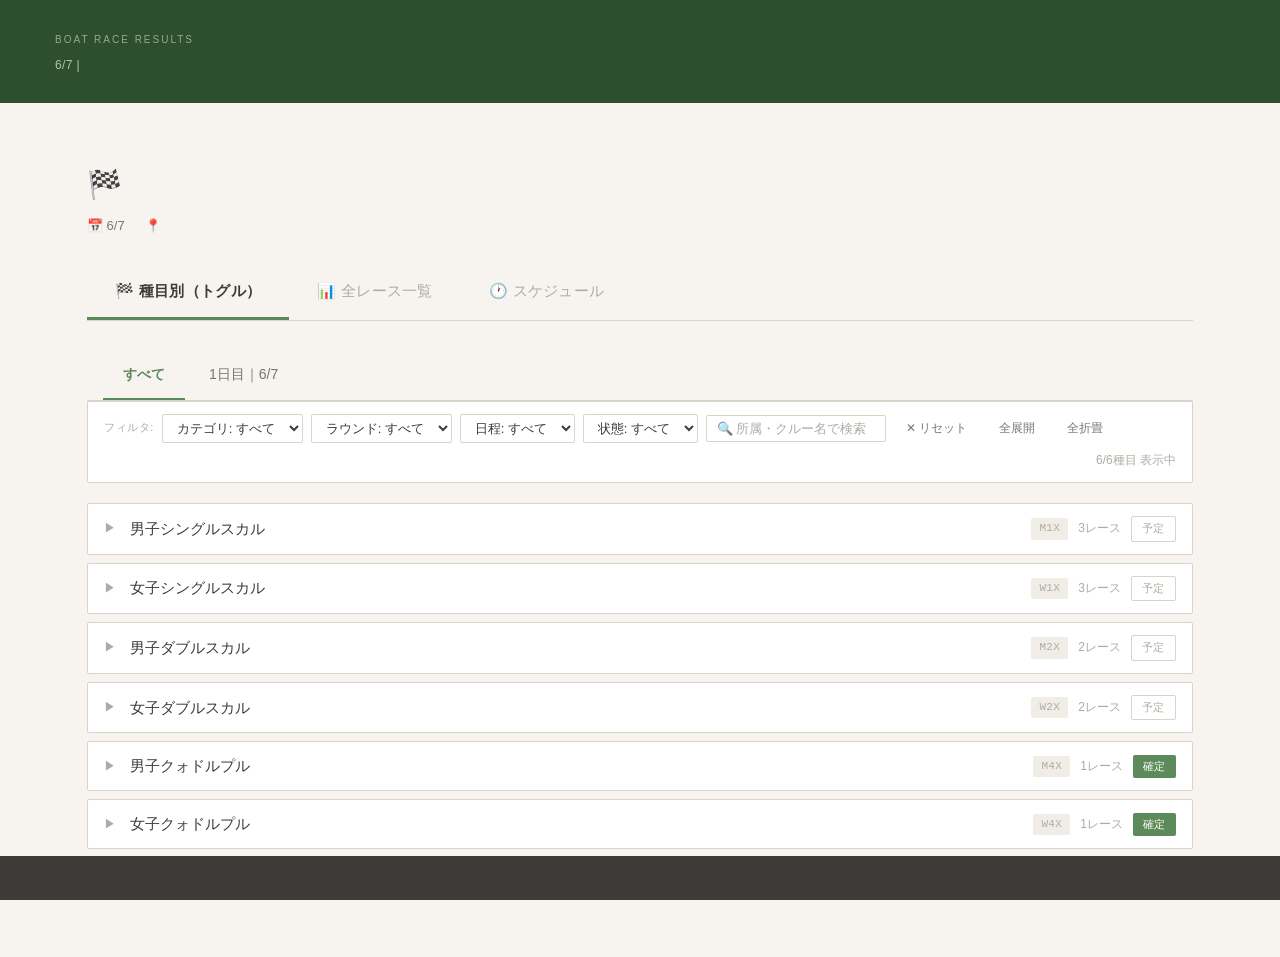
==== index.html @ 8c0a4eb5 "feat: ステータスバーの表示内容をすべて削除（帯のみ残す） Co-Authored-By: Claude Sonnet 4.6 <noreply@anthropic.com>" ====
<!DOCTYPE html>
<html lang="ja">
<head>
<meta charset="UTF-8">
<meta name="viewport" content="width=device-width, initial-scale=1.0">
<title>ボート競技 速報サイト</title>

<!-- OGPメタタグ -->
<meta property="og:title" content="ボート競技 速報サイト">
<meta property="og:description" content="レース結果をリアルタイム更新">
<meta property="og:type" content="website">
<meta name="theme-color" content="#2D4F2C">

<!-- favicon（外部ファイル不要のbase64 SVG） -->
<link rel="icon" href="data:image/svg+xml,<svg xmlns='http://www.w3.org/2000/svg' viewBox='0 0 100 100'><text y='.9em' font-size='90'>🚣</text></svg>">

<link rel="stylesheet" href="css/style.css">
</head>
<body style="background: #F7F4EF">

<header class="site-header">
  <div class="site-header-inner">
    <div class="site-header-label">BOAT RACE RESULTS</div>
    <div class="cover-tournament-name" id="cover-tournament-name">速報サイト</div>
    <div class="cover-meta" id="cover-meta"></div>
  </div>
</header>

<div class="notion-page">

  <h1 class="page-title" id="tournament-name">読み込み中...</h1>
  <div class="page-meta" id="tournament-meta"></div>

  <!-- YouTube Live 埋め込み（youtube_url が設定されている場合のみ表示） -->
  <div id="youtube-container"></div>

  <!-- ローディング・エラー表示 -->
  <div id="loading" class="loading">
    <span class="loading-spinner"></span>データを読み込んでいます...
  </div>
  <div id="error-message" style="display:none; padding:16px; background:#ffe0e0; color:#e03e3e; border-radius:6px; margin-bottom:16px;"></div>

  <!-- ビュー切替タブ -->
  <div class="view-tabs">
    <div class="view-tab active" onclick="switchView('toggle', this)">🏁 種目別（トグル）</div>
    <div class="view-tab" onclick="switchView('table', this)">📊 全レース一覧</div>
    <div class="view-tab" onclick="switchView('schedule', this)">🕐 スケジュール</div>
  </div>

  <!-- ================================================================ -->
  <!--                     VIEW 1: 種目別トグル表示                       -->
  <!-- ================================================================ -->
  <div class="view-content active" id="view-toggle">

    <!-- 日別タブ（JS側で動的生成） -->
    <div id="day-tabs" class="day-tabs"></div>

    <!-- フィルタバー -->
    <div class="filter-bar">
      <label>フィルタ:</label>
      <select class="filter-select" id="filter-cat" onchange="applyFilters()">
        <option value="all">カテゴリ: すべて</option>
        <option value="M">👨 男子</option>
        <option value="W">👩 女子</option>
        <option value="X">🤝 混成</option>
      </select>
      <select class="filter-select" id="filter-round" onchange="applyFilters()">
        <option value="all">ラウンド: すべて</option>
        <option value="FA">決勝A</option>
        <option value="FB">決勝B</option>
        <option value="SF">準決勝</option>
        <option value="H">予選</option>
        <option value="RK">順位決定</option>
        <option value="R">敗者復活</option>
      </select>
      <select class="filter-select" id="filter-day" onchange="applyFilters()">
        <option value="all">日程: すべて</option>
        <!-- 日程オプションはJS側で動的生成 -->
      </select>
      <!-- 状態フィルタ（結果あり/未実施） -->
      <select class="filter-select" id="filter-status" onchange="applyFilters()">
        <option value="all">状態: すべて</option>
        <option value="done">結果あり</option>
        <option value="upcoming">未実施</option>
      </select>
      <input type="text" class="filter-search" id="filter-crew"
        placeholder="🔍 所属・クルー名で検索" oninput="applyFilters()">
      <button class="filter-reset" onclick="resetFilters()">✕ リセット</button>
      <!-- 全展開・全折畳ボタン（フィルタバー右端） -->
      <button class="filter-reset" onclick="expandAll()">全展開</button>
      <button class="filter-reset" onclick="collapseAll()">全折畳</button>
      <span class="filter-count" id="filter-count">-</span>
    </div>

    <!-- トグル一覧（JS側で動的生成） -->
    <div id="view-toggle-content"></div>

  </div>

  <!-- ================================================================ -->
  <!--                   VIEW 2: 全レース一覧テーブル                      -->
  <!-- ================================================================ -->
  <div class="view-content" id="view-table">
    <div id="view-table-content"></div>
  </div>

  <!-- ================================================================ -->
  <!--                   VIEW 3: スケジュールビュー                        -->
  <!-- ================================================================ -->
  <div class="view-content" id="view-schedule">
    <div id="schedule-day-tabs" class="day-tabs"></div>
    <div id="schedule-table-container"></div>
  </div>

</div>

<!-- ステータスバー -->
<div class="update-bar"></div>

<!-- トースト通知コンテナ -->
<div id="toast-container"></div>

<script src="js/app.js?v=20260407d"></script>
</body>
</html>
---- css/style.css ----
/* ========= リセット・ベース ========= */
* { margin: 0; padding: 0; box-sizing: border-box; }
body {
  font-family: 'Hiragino Sans', 'Hiragino Kaku Gothic ProN', 'Noto Sans JP', 'Yu Gothic', sans-serif;
  background: var(--bg);
  color: var(--text);
  line-height: 1.6;
}

/* ========= カラー変数 ========= */
:root {
  --bg:         #F7F4EF;
  --card:       #FFFFFF;
  --border:     #D9D4CA;
  --text:       #3D3B38;
  --text-sub:   #7A7570;
  --text-muted: #B0AAA3;
  --accent:     #5C8A5A;
  --accent-bg:  #EBF1EA;
  --gold:       #A08C5B;
  --silver:     #8A8883;
  --bronze:     #9E7B5A;
  --live:       #C0392B;
  --live-bg:    #FDF0EE;
  --radius:     2px;
}

/* ========= カバーエリア（site-header） ========= */
.site-header {
  background: #2D4F2C;
  padding: 32px 40px 28px;
}
.site-header-inner {
  max-width: 1170px;
  margin: 0 auto;
}
.site-header-label {
  font-size: 10px;
  letter-spacing: 0.2em;
  color: rgba(255,255,255,0.5);
  margin-bottom: 8px;
  font-weight: 400;
}
.cover-tournament-name {
  font-size: 22px;
  font-weight: 300;
  color: #fff;
  letter-spacing: 0.05em;
}
.cover-meta {
  font-size: 12px;
  color: rgba(255,255,255,0.65);
  margin-top: 6px;
  letter-spacing: 0.03em;
}

/* ========= ページ本体 ========= */
.notion-page {
  max-width: 1170px;
  margin: 0 auto;
  padding: 40px 32px 100px;
}

/* ========= 大会タイトル ========= */
h1.page-title {
  font-size: 28px;
  font-weight: 300;
  letter-spacing: 0.05em;
  margin-bottom: 8px;
  padding-top: 20px;
  color: var(--text);
}
.page-meta {
  font-size: 13px;
  color: var(--text-sub);
  margin-bottom: 28px;
  display: flex;
  gap: 20px;
  flex-wrap: wrap;
}

/* ========= バッジ ========= */
.badge {
  display: inline-block;
  padding: 3px 10px;
  border-radius: var(--radius);
  font-size: 11px;
  font-weight: 400;
  letter-spacing: 0.05em;
  white-space: nowrap;
}
.badge-live {
  background: #C0392B;
  color: #fff;
  animation: badge-pulse 1.4s ease-in-out infinite;
  box-shadow: 0 0 8px rgba(192, 57, 43, 0.35);
}
@keyframes badge-pulse {
  0%, 100% { opacity: 1; }
  50%       { opacity: 0.72; }
}
.badge-done {
  background: var(--accent);
  color: #fff;
}
.badge-upcoming {
  background: transparent;
  border: 1px solid var(--border);
  color: var(--text-muted);
}

/* ========= ビュー切替タブ ========= */
.view-tabs {
  display: flex;
  gap: 0;
  border-bottom: 1px solid var(--border);
  margin-bottom: 24px;
}
.view-tab {
  padding: 14px 28px;
  cursor: pointer;
  font-size: 15px;
  color: var(--text-muted);
  border-bottom: 3px solid transparent;
  transition: color 0.2s ease, border-color 0.2s ease;
  user-select: none;
  letter-spacing: 0.02em;
}
.view-tab:hover { color: var(--text); }
.view-tab.active {
  color: var(--text);
  border-bottom-color: var(--accent);
  font-weight: 600;
}
.view-content { display: none; }
.view-content.active { display: block; }

/* ========= フィルタバー ========= */
.filter-bar {
  display: flex;
  gap: 8px;
  margin-bottom: 20px;
  flex-wrap: wrap;
  align-items: center;
  padding: 12px 16px;
  background: var(--card);
  border: 1px solid var(--border);
  border-radius: var(--radius);
}
.filter-bar label {
  font-size: 11px;
  color: var(--text-muted);
  font-weight: 400;
  letter-spacing: 0.05em;
}
.filter-select {
  padding: 5px 10px;
  border: 1px solid var(--border);
  border-radius: var(--radius);
  font-size: 13px;
  background: var(--card);
  cursor: pointer;
  color: var(--text);
  font-family: inherit;
  transition: border-color 0.2s ease;
}
.filter-select:focus {
  outline: 2px solid var(--accent);
  outline-offset: 1px;
  border-color: var(--accent);
}
.filter-search {
  padding: 5px 10px;
  border: 1px solid var(--border);
  border-radius: var(--radius);
  font-size: 13px;
  width: 180px;
  color: var(--text);
  font-family: inherit;
  background: var(--card);
  transition: border-color 0.2s ease;
}
.filter-search:focus {
  outline: 2px solid var(--accent);
  outline-offset: 1px;
  border-color: var(--accent);
}
.filter-search::placeholder { color: var(--text-muted); }
.filter-reset {
  padding: 5px 12px;
  border: none;
  background: none;
  font-size: 12px;
  cursor: pointer;
  color: var(--text-sub);
  font-family: inherit;
  transition: color 0.2s ease;
}
.filter-reset:hover { color: var(--text); }
.filter-count {
  font-size: 12px;
  color: var(--text-muted);
  margin-left: auto;
}

/* ========= トグル（種目ブロック） ========= */
.toggle {
  border: 1px solid var(--border);
  border-radius: var(--radius);
  margin-bottom: 8px;
  background: var(--card);
  transition: border-color 0.2s ease;
}
.toggle.open {
  border-left: 3px solid var(--accent);
}
.toggle-header {
  display: flex;
  align-items: center;
  padding: 12px 16px;
  cursor: pointer;
  user-select: none;
  transition: background 0.2s ease;
  gap: 10px;
}
.toggle-header:hover { background: #FAF8F4; }
.toggle-arrow {
  font-size: 12px;
  color: var(--text-muted);
  transition: transform 0.2s ease;
  flex-shrink: 0;
  width: 16px;
}
.toggle.open .toggle-arrow { transform: rotate(90deg); }
.toggle-title {
  font-weight: 400;
  font-size: 15px;
  flex: 1;
  color: var(--text);
}
.toggle-code {
  font-size: 11px;
  color: var(--text-muted);
  background: #F0EDE7;
  padding: 2px 8px;
  border-radius: var(--radius);
  font-family: monospace;
  letter-spacing: 0.03em;
}
.toggle-count { font-size: 12px; color: var(--text-muted); }
.toggle-body { display: none; padding: 0 16px 16px; }
.toggle.open .toggle-body { display: block; }

/* ========= レース結果テーブル ========= */
.race-header {
  display: flex;
  justify-content: space-between;
  align-items: center;
  margin-bottom: 6px;
  margin-top: 14px;
  padding: 8px 12px;
  background: #FAF8F4;
  border-radius: var(--radius);
}
.race-label {
  font-weight: 400;
  font-size: 14px;
  color: var(--text);
}
.race-info { font-size: 12px; color: var(--text-sub); }

.result-table-wrapper {
  overflow-x: auto;
  -webkit-overflow-scrolling: touch;
}
.result-table {
  width: 100%;
  min-width: 600px;
  border-collapse: collapse;
  font-size: 13px;
  margin-bottom: 8px;
}
.result-table th {
  padding: 8px 10px;
  text-align: left;
  font-weight: 400;
  font-size: 11px;
  letter-spacing: 0.08em;
  color: var(--text-muted);
  border-bottom: 1px solid var(--border);
  background: #FAF8F4;
  white-space: nowrap;
}
.result-table td {
  padding: 8px 10px;
  border-bottom: 1px solid #F0EDE7;
  color: var(--text);
  white-space: nowrap;
}
.result-table tr:hover td { background: #FAF8F4; }

/* 1位行: 左に gold の 3px ボーダー */
.rank-1 td:first-child {
  color: var(--gold);
  font-weight: 600;
  border-left: 3px solid var(--gold);
  padding-left: 7px;
}
.rank-2 td:first-child { color: var(--silver); }
.rank-3 td:first-child { color: var(--bronze); }

.crew-name { font-weight: 400; color: var(--text); white-space: nowrap; }
.affiliation-cell { white-space: nowrap; }
.time-main {
  font-weight: 600;
  font-variant-numeric: tabular-nums;
  font-size: 14px;
  color: var(--text);
}
.time-split {
  font-variant-numeric: tabular-nums;
  color: var(--text-sub);
  font-size: 12px;
}
.time-half { font-size: 11px; color: var(--text-muted); }

/* 結果なし */
.no-result {
  color: var(--text-muted);
  font-size: 13px;
  padding: 14px 0;
}

/* ========= 全レーステーブル（DBビュー） ========= */
.db-table-wrapper { overflow-x: auto; }
.db-table {
  width: 100%;
  border-collapse: collapse;
  font-size: 12px;
}
.db-table th {
  padding: 9px 10px;
  text-align: left;
  font-weight: 400;
  font-size: 11px;
  letter-spacing: 0.08em;
  color: var(--text-muted);
  border-bottom: 1px solid var(--border);
  background: #FAF8F4;
  position: sticky;
  top: 0;
  cursor: pointer;
  white-space: nowrap;
}
.db-table th:hover { background: #F0EDE7; }
.db-table th .sort-icon { font-size: 10px; margin-left: 2px; color: var(--text-muted); }
.db-table td {
  padding: 7px 10px;
  border-bottom: 1px solid #F0EDE7;
  white-space: nowrap;
  color: var(--text);
}
.db-table tr:hover td { background: #FAF8F4; }
.db-code {
  font-family: monospace;
  background: var(--accent-bg);
  color: var(--accent);
  padding: 1px 5px;
  border-radius: var(--radius);
  font-size: 11px;
}
.db-round {
  font-size: 11px;
  padding: 2px 6px;
  border-radius: var(--radius);
}
.db-round-fa { background: var(--live-bg); color: var(--live); }
.db-round-h { background: var(--accent-bg); color: var(--accent); }
.db-round-rk { background: #F0EDE7; color: var(--text-sub); }

/* ========= ステータスバー ========= */
.update-bar {
  position: fixed;
  bottom: 0;
  left: 0;
  right: 0;
  background: #3D3B38;
  color: #fff;
  padding: 0 24px;
  height: 44px;
  font-size: 12px;
  display: flex;
  justify-content: space-between;
  align-items: center;
  z-index: 100;
  gap: 8px;
}
.update-bar-left {
  display: flex;
  align-items: center;
  white-space: nowrap;
  flex-shrink: 0;
}
.update-bar-center {
  font-size: 12px;
  color: rgba(255,255,255,0.65);
  text-align: center;
  flex: 1;
  white-space: nowrap;
  overflow: hidden;
  text-overflow: ellipsis;
  padding: 0 8px;
}
.hide-mobile-flex { display: flex; justify-content: center; }
.live-dot {
  display: inline-block;
  width: 7px;
  height: 7px;
  border-radius: 50%;
  background: var(--accent);
  margin-right: 6px;
  animation: pulse 1.5s infinite;
}
@keyframes pulse { 0%,100%{opacity:1}50%{opacity:0.4} }

/* ========= YouTube埋め込み ========= */
.youtube-wrapper {
  position: relative;
  padding-bottom: 56.25%;
  height: 0;
  overflow: hidden;
  margin-bottom: 28px;
  border-radius: var(--radius);
  background: #000;
  border: 1px solid var(--border);
}
.youtube-wrapper iframe {
  position: absolute;
  top: 0; left: 0;
  width: 100%; height: 100%;
  border: 0;
}

/* ========= ローディング ========= */
.loading {
  text-align: center;
  padding: 48px;
  color: var(--text-muted);
  font-size: 14px;
}
.loading-spinner {
  display: inline-block;
  width: 18px;
  height: 18px;
  border: 2px solid var(--border);
  border-top-color: var(--accent);
  border-radius: 50%;
  animation: spin 0.8s linear infinite;
  margin-right: 8px;
  vertical-align: middle;
}
@keyframes spin { to { transform: rotate(360deg); } }

/* ========= レスポンシブ ========= */
@media (max-width: 768px) {
  .site-header { padding: 24px 20px 20px; }
  .notion-page { padding: 20px 14px 80px; }
  h1.page-title { font-size: 22px; }
  .filter-bar {
    display: grid;
    grid-template-columns: 1fr 1fr;
    padding: 10px 10px;
    gap: 8px;
    overflow-x: visible;
  }
  .filter-bar label { display: none; }
  .filter-search {
    grid-column: 1 / -1; /* 検索ボックスはフル幅 */
    font-size: 16px; /* iOS自動ズーム防止（16px未満だとピンチイン） */
    padding: 10px 12px;
    min-height: 44px;
    width: 100%;
    box-sizing: border-box;
  }
  .filter-select {
    font-size: 14px;
    padding: 10px 8px;
    min-height: 44px;
    width: 100%;
    box-sizing: border-box;
  }
  .filter-reset {
    font-size: 14px;
    padding: 10px 12px;
    min-height: 44px;
  }
  .filter-count {
    grid-column: 1 / -1;
    margin-left: 0;
    text-align: center;
  }
  .toggle-title { font-size: 13px; }
  .toggle-code { display: none; }
  .crew-name {
    max-width: 120px;
    overflow: hidden;
    text-overflow: ellipsis;
    white-space: nowrap;
  }
  .result-table th:first-child,
  .result-table td:first-child { width: 28px; padding: 6px 4px; }
  .result-table th:nth-child(2),
  .result-table td:nth-child(2) { width: 22px; padding: 6px 4px; }
  .db-table { font-size: 12px; } /* 11px → 12px */
  .hide-mobile { display: none !important; }
  .update-bar { font-size: 11px; padding: 0 10px; }
  .hide-mobile-flex { display: none !important; }
  .schedule-table { font-size: 13px; } /* 12px → 13px */
  .sc-event-name { max-width: 150px; overflow: hidden; text-overflow: ellipsis; }
  .sc-winner { display: none; }
}

/* ========= スケルトンローディング ========= */
.skeleton {
  background: linear-gradient(90deg, #EDE9E3 25%, #E5E0D9 50%, #EDE9E3 75%);
  background-size: 200% 100%;
  animation: shimmer 1.5s infinite;
  border-radius: var(--radius);
}
@keyframes shimmer {
  0%  { background-position: 200% 0; }
  100%{ background-position: -200% 0; }
}
.skeleton-toggle {
  height: 44px;
  margin-bottom: 8px;
}
.skeleton-row td { padding: 10px 8px; }
.skeleton-cell {
  display: inline-block;
  height: 12px;
  border-radius: var(--radius);
}

/* ========= トースト通知 ========= */
#toast-container {
  position: fixed;
  bottom: 56px; /* ステータスバー(44px) + 余白 */
  right: 20px;
  z-index: 200;
  display: flex;
  flex-direction: column;
  gap: 8px;
  pointer-events: none;
}
@media (max-width: 640px) {
  #toast-container {
    bottom: 52px;
    right: 12px;
    left: 12px;
  }
  .toast { max-width: 100%; }
}
.toast {
  background: #3D3B38;
  color: #fff;
  padding: 10px 16px;
  border-radius: var(--radius);
  font-size: 13px;
  opacity: 0;
  transform: translateY(10px);
  transition: opacity 0.2s ease, transform 0.2s ease;
  pointer-events: auto;
  max-width: 280px;
}
.toast.toast-show {
  opacity: 1;
  transform: translateY(0);
}
.toast.toast-hide {
  opacity: 0;
  transform: translateY(-6px);
}

/* ========= レースアンカーハイライト ========= */
.toggle.highlighted {
  border-color: var(--accent);
  border-left: 3px solid var(--accent);
}

/* ========= ステータスバー：手動更新ボタン ========= */
.refresh-btn {
  background: transparent;
  border: 1px solid rgba(255,255,255,0.3);
  color: rgba(255,255,255,0.85);
  padding: 6px 12px;
  min-height: 32px;
  border-radius: var(--radius);
  font-size: 12px;
  cursor: pointer;
  transition: background 0.2s ease;
  margin-left: 10px;
  font-family: inherit;
}
.refresh-btn:hover { background: rgba(255,255,255,0.12); }
.refresh-btn:disabled { opacity: 0.4; cursor: default; }

/* ========= スケジュールビュー ========= */
.schedule-table {
  width: 100%;
  border-collapse: collapse;
  font-size: 13px;
}
.schedule-table th {
  padding: 9px 12px;
  text-align: left;
  font-weight: 400;
  font-size: 11px;
  letter-spacing: 0.08em;
  color: var(--text-muted);
  border-bottom: 1px solid var(--border);
  background: #FAF8F4;
  white-space: nowrap;
}
.schedule-table td {
  padding: 9px 12px;
  border-bottom: 1px solid #F0EDE7;
  color: var(--text);
}
.schedule-table tr:hover td { background: #FAF8F4; }

/* 日付セパレーター行 */
.schedule-date-sep td {
  text-align: center;
  font-size: 11px;
  color: var(--text-muted);
  background: var(--bg);
  font-weight: 400;
  padding: 6px;
  letter-spacing: 0.1em;
  border-top: 1px solid var(--border);
  border-bottom: 1px solid var(--border);
}

/* 次のレース行のハイライト */
.schedule-next-race td {
  background: var(--accent-bg) !important;
}
.schedule-next-race .sc-time {
  font-weight: 600;
  color: var(--accent);
}

/* 列幅 */
.sc-time  { width: 52px; white-space: nowrap; }
.sc-no    { width: 60px; white-space: nowrap; font-size: 12px; color: var(--text-sub); }
.sc-event { }
.sc-event-name {
  display: block;
  white-space: nowrap;
  font-weight: 400;
}
.sc-round { width: 72px; font-size: 12px; color: var(--text-sub); white-space: nowrap; }
.sc-status { width: 72px; white-space: nowrap; }
.sc-winner { min-width: 180px; }
.sc-winner-name {
  display: block;
  white-space: nowrap;
  font-size: 13px;
  color: var(--text-sub);
}

/* ========= テーブルソートアイコン ========= */
.db-table th.sort-asc  .sort-icon::after { content: ' ↑'; color: var(--accent); }
.db-table th.sort-desc .sort-icon::after { content: ' ↓'; color: var(--accent); }
.db-table th .sort-icon { color: var(--text-muted); }

/* ========= ランク表示（絵文字廃止・シンプル数字） ========= */
.rank {
  display: inline-block;
  font-variant-numeric: tabular-nums;
  font-weight: 600;
  font-size: 13px;
}
.rank-1 { color: var(--gold); }
.rank-2 { color: var(--silver); }
.rank-3 { color: var(--bronze); }

/* ========= スケジュールビュー追加スタイル ========= */
/* 未実施レース行を薄く表示 */
.schedule-row-pending td {
  color: var(--text-muted);
}
/* 全レース確定時のフッターメッセージ */
.schedule-all-done {
  text-align: center;
  font-size: 13px;
  color: var(--text-muted);
  padding: 16px 0;
  letter-spacing: 0.05em;
}

/* ========= エラーカード ========= */
.error-card {
  display: flex;
  flex-direction: column;
  align-items: center;
  gap: 8px;
  padding: 40px 24px;
  background: var(--card-bg);
  border: 1px solid var(--border);
  border-radius: var(--radius);
  max-width: 360px;
  margin: 48px auto;
  text-align: center;
}
.error-icon {
  font-size: 32px;
  color: var(--text-muted);
  line-height: 1;
}
.error-title {
  font-size: 15px;
  font-weight: 500;
  color: var(--text);
}
.error-body {
  font-size: 13px;
  color: var(--text-sub);
}
.error-card button {
  margin-top: 12px;
  padding: 8px 20px;
  border: 1px solid var(--border);
  border-radius: var(--radius);
  background: var(--bg);
  color: var(--text);
  font-size: 13px;
  cursor: pointer;
}
.error-card button:hover { background: var(--accent-bg); }

/* ========= アーカイブバッジ ========= */
#archive-badge {
  display: none;
  font-size: 11px;
  padding: 2px 8px;
  border: 1px solid var(--text-muted);
  border-radius: var(--radius);
  color: var(--text-muted);
  letter-spacing: 0.08em;
}

/* ========= 年齢区分 中央揃え ========= */
.age-group { text-align: center; display: inline-block; min-width: 24px; }
td.age-group-cell { text-align: center; }

/* ========= スマホ専用UI（max-width: 640px） ========= */
@media (max-width: 640px) {
  /* ヘッダー */
  .site-header { padding: 20px 16px 18px; }
  .cover-tournament-name { font-size: 17px; }

  /* ページ本体 */
  .notion-page { padding: 20px 12px 88px; }
  h1.page-title { font-size: 20px; }

  /* タブ: 小さく */
  .view-tab { padding: 8px 10px; font-size: 12px; }

  /* フィルタ: 2列グリッドに */
  .filter-bar {
    display: grid;
    grid-template-columns: 1fr 1fr;
    gap: 6px;
  }
  .filter-search { grid-column: 1 / -1; width: 100%; }
  .filter-count  { grid-column: 1 / -1; }
  .filter-bar label { display: none; } /* "フィルタ:" ラベル非表示 */

  /* トグルヘッダー: 2行構成 */
  .toggle-header { flex-wrap: wrap; gap: 4px; }
  .toggle-code   { font-size: 10px; }
  .toggle-count  { font-size: 11px; }

  /* 結果テーブル: フォントさらに小さく */
  .result-table { font-size: 12px; }
  .result-table th { font-size: 10px; padding: 5px 4px; }
  .result-table td { padding: 6px 4px; }
  .time-main { font-size: 13px; }

  /* テーブルビュー: 横スクロール + フォント縮小 */
  .db-table-wrapper { overflow-x: auto; -webkit-overflow-scrolling: touch; }
  .db-table { font-size: 11px; min-width: 600px; }

  /* スケジュールビュー: コンパクト */
  .schedule-table { font-size: 12px; }
  .sc-event-name { max-width: 90px; }

  /* ステータスバー */
  .update-bar { padding: 6px 12px; font-size: 11px; }
  .update-bar-center { display: none; } /* 次のレース情報は非表示 */
  #status-summary { font-size: 10px; }

  /* SP専用非表示クラス */
  .hide-sp { display: none !important; }
}

/* ========= 印刷用スタイル ========= */
@media print {
  .filter-bar, .view-tabs, .update-bar, .toggle-arrow, #toast-container { display: none !important; }
  body { background: #fff; }
  .toggle { border: 1px solid #ddd; }
  .toggle-body { display: block !important; }
  h1.page-title { font-size: 20px; }
  .site-header { display: none; }
  .notion-page { padding: 0; max-width: 100%; }
  .schedule-next-race td { background: none !important; }
}

/* 棄権・途中棄権 */
.row-retired td { color: var(--text-muted); }
.rank-dns, .rank-dnf { font-size: 11px; color: var(--text-muted); white-space: nowrap; }
.status-dns, .status-dnf { font-size: 12px; color: var(--text-muted); letter-spacing: 0.05em; }
/* エントリー個別の年齢区分（混合レース用） */
.entry-age-group { display: inline-block; margin-left: 5px; font-size: 10px; color: #555; background: #f0f0f0; border: 1px solid #ccc; border-radius: 3px; padding: 0 4px; vertical-align: middle; }

/* 日別タブ */
.day-tabs {
  display: flex;
  gap: 4px;
  padding: 8px 16px 0;
  border-bottom: 1px solid var(--border);
  overflow-x: auto;
}
.day-tab {
  padding: 12px 20px;
  min-height: 48px;
  border: none;
  background: none;
  color: var(--text-sub);
  font-size: 14px;
  cursor: pointer;
  border-bottom: 3px solid transparent;
  white-space: nowrap;
  margin-bottom: -1px;
}
.day-tab.active {
  color: var(--accent);
  border-bottom-color: var(--accent);
  font-weight: 600;
}
.day-tab:hover:not(.active) {
  color: var(--text);
}
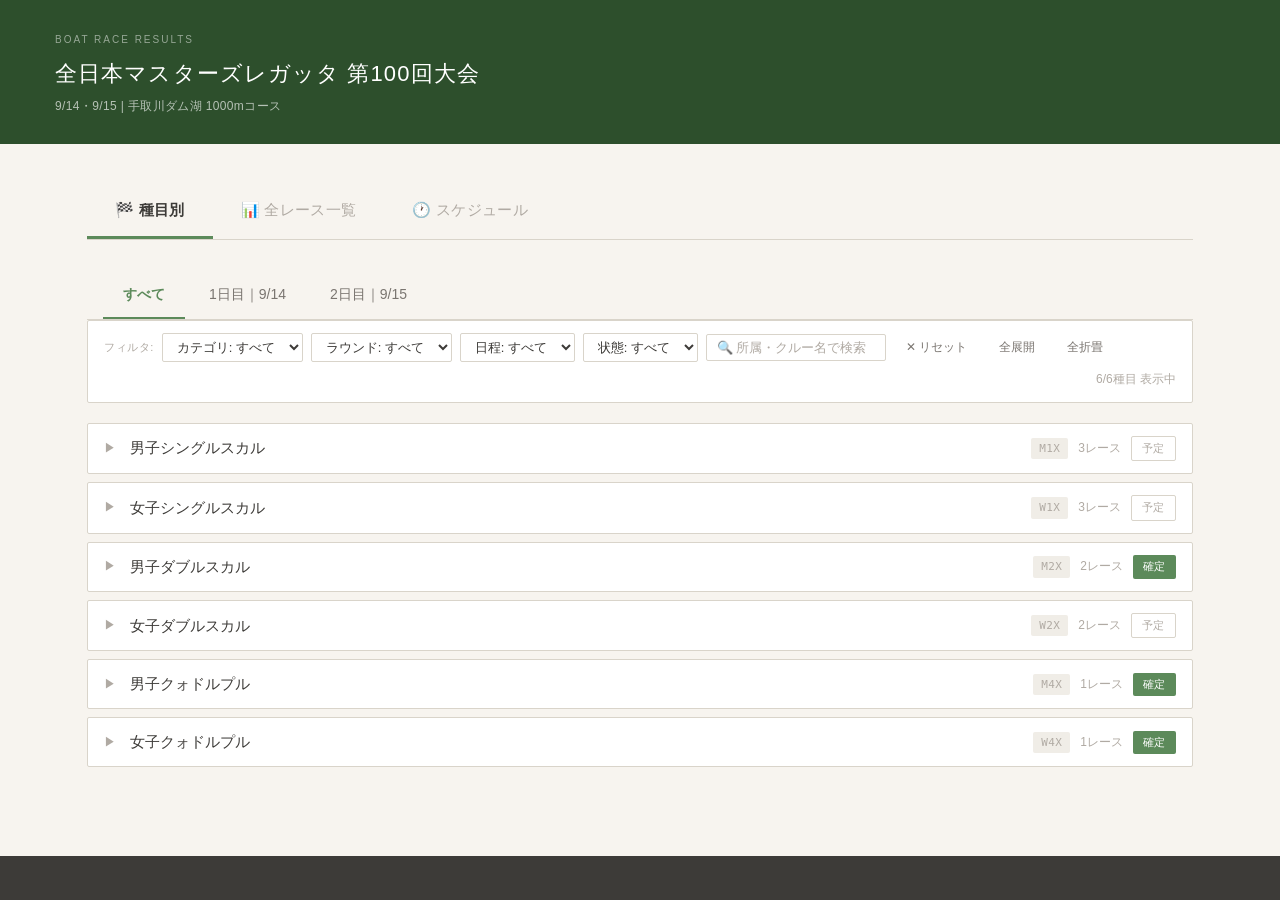
==== commit 25409e6c: "fix: 大会情報の二重表示を削除、タブから（トグル）を削除 Co-Authored-By: Claude Sonnet 4.6 <noreply@anthropic.com>" ====
--- a/index.html
+++ b/index.html
@@ -28,9 +28,6 @@
 
 <div class="notion-page">
 
-  <h1 class="page-title" id="tournament-name">読み込み中...</h1>
-  <div class="page-meta" id="tournament-meta"></div>
-
   <!-- YouTube Live 埋め込み（youtube_url が設定されている場合のみ表示） -->
   <div id="youtube-container"></div>
 
@@ -42,7 +39,7 @@
 
   <!-- ビュー切替タブ -->
   <div class="view-tabs">
-    <div class="view-tab active" onclick="switchView('toggle', this)">🏁 種目別（トグル）</div>
+    <div class="view-tab active" onclick="switchView('toggle', this)">🏁 種目別</div>
     <div class="view-tab" onclick="switchView('table', this)">📊 全レース一覧</div>
     <div class="view-tab" onclick="switchView('schedule', this)">🕐 スケジュール</div>
   </div>
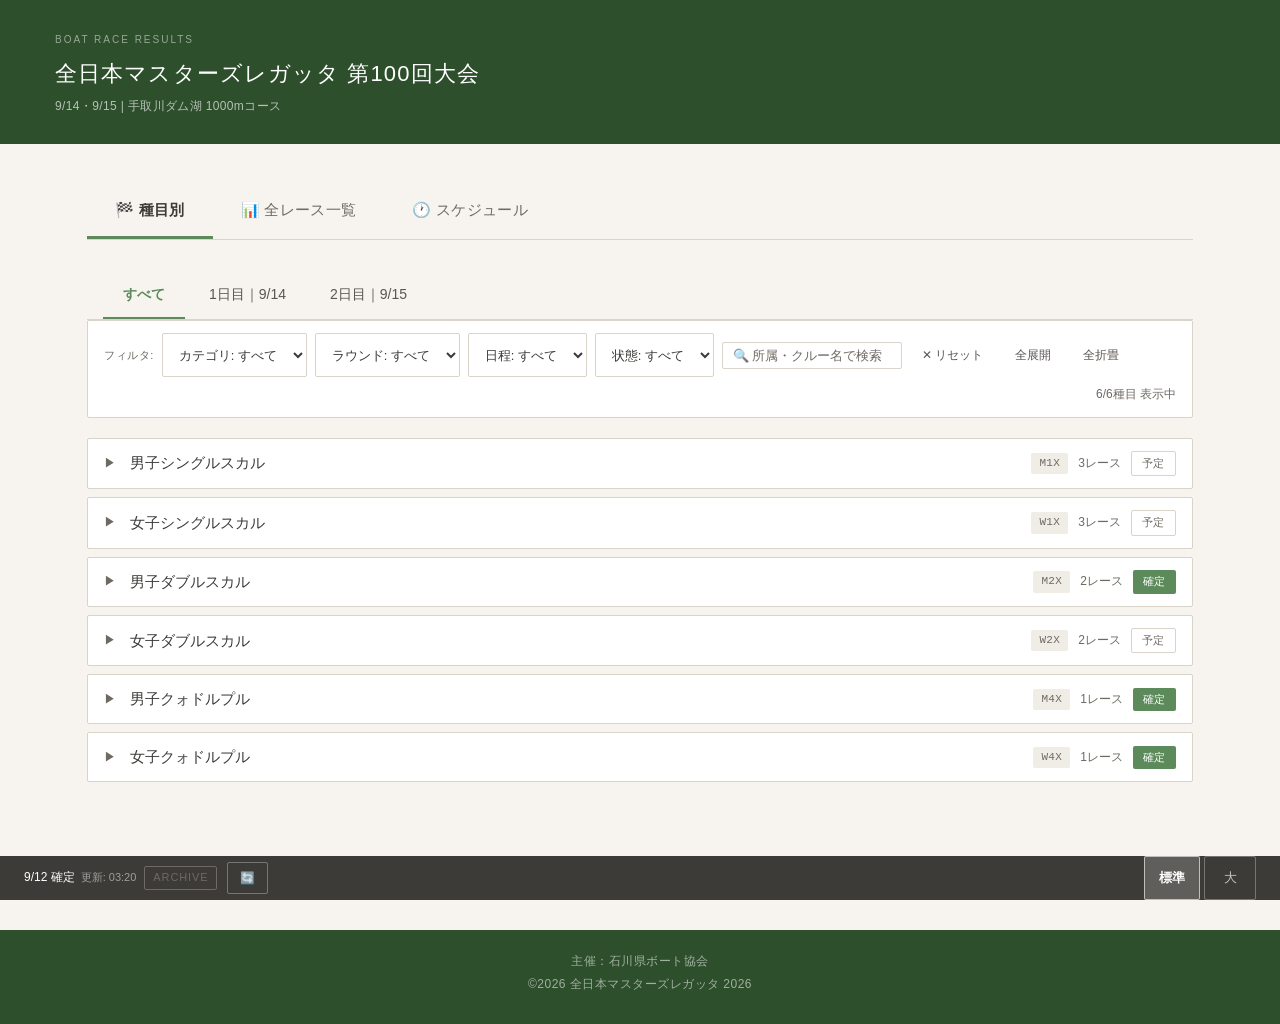
==== commit 745e4e49: "feat: font size toggle UI + UX improvements for elderly users - 文字サイズ切替を標準/大の2択に簡略化（60代以上対応） - local" ====
--- a/index.html
+++ b/index.html
@@ -112,11 +112,30 @@
 </div>
 
 <!-- ステータスバー -->
-<div class="update-bar"></div>
+<div class="update-bar">
+  <div class="update-bar-left">
+    <span class="live-dot"></span>
+    <span id="status-summary">--</span>
+    <span style="margin-left:6px;color:rgba(255,255,255,0.5);font-size:11px">更新: <span id="last-updated">--:--</span></span>
+    <span id="archive-badge" style="display:none;margin-left:8px">ARCHIVE</span>
+    <button class="refresh-btn" id="refresh-btn" onclick="manualRefresh()" title="手動更新">🔄</button>
+  </div>
+  <!-- 文字サイズ切替ボタン（常時表示・右端） -->
+  <div class="font-size-toggle">
+    <button class="font-size-btn active" data-size="normal" onclick="setFontSize('normal')" aria-label="標準サイズ">標準</button>
+    <button class="font-size-btn" data-size="large" onclick="setFontSize('large')" aria-label="大きいサイズ（60代向け）">大</button>
+  </div>
+</div>
 
 <!-- トースト通知コンテナ -->
 <div id="toast-container"></div>
 
-<script src="js/app.js?v=20260407d"></script>
+<!-- フッター -->
+<footer class="site-footer">
+  <div>主催：石川県ボート協会</div>
+  <div>©2026 全日本マスターズレガッタ 2026</div>
+</footer>
+
+<script src="js/app.js?v=20260407f"></script>
 </body>
 </html>
--- a/css/style.css
+++ b/css/style.css
@@ -13,8 +13,9 @@
   --card:       #FFFFFF;
   --border:     #D9D4CA;
   --text:       #3D3B38;
-  --text-sub:   #7A7570;
-  --text-muted: #B0AAA3;
+  /* コントラスト改善: WCAG AA準拠のため暗くする */
+  --text-sub:   #5A5552;
+  --text-muted: #6E6962;
   --accent:     #5C8A5A;
   --accent-bg:  #EBF1EA;
   --gold:       #A08C5B;
@@ -153,8 +154,10 @@
   font-weight: 400;
   letter-spacing: 0.05em;
 }
+/* タップターゲット拡大: モバイルで44px以上を確保 */
 .filter-select {
-  padding: 5px 10px;
+  padding: 10px 12px;
+  min-height: 44px;
   border: 1px solid var(--border);
   border-radius: var(--radius);
   font-size: 13px;
@@ -299,13 +302,17 @@
 }
 .result-table tr:hover td { background: #FAF8F4; }
 
-/* 1位行: 左に gold の 3px ボーダー */
+/* 1位の視覚的強調: 薄いゴールド背景と左ボーダー */
+.rank-1 td {
+  background: #FDFBF2;
+}
 .rank-1 td:first-child {
   color: var(--gold);
   font-weight: 600;
   border-left: 3px solid var(--gold);
   padding-left: 7px;
 }
+.rank-1 .rank-badge { font-weight: 700; }
 .rank-2 td:first-child { color: var(--silver); }
 .rank-3 td:first-child { color: var(--bronze); }
 
@@ -795,7 +802,8 @@
 
   /* スケジュールビュー: コンパクト */
   .schedule-table { font-size: 12px; }
-  .sc-event-name { max-width: 90px; }
+  /* SP時の種目名切断修正: 折り返し許可 */
+  .sc-event-name { max-width: none; white-space: normal; line-height: 1.3; }
 
   /* ステータスバー */
   .update-bar { padding: 6px 12px; font-size: 11px; }
@@ -853,3 +861,86 @@
 .day-tab:hover:not(.active) {
   color: var(--text);
 }
+
+/* ========= フォントサイズ切替（標準/大） ========= */
+/* 文字サイズ切替ボタンコンテナ */
+.font-size-toggle {
+  display: flex;
+  gap: 4px;
+  align-items: center;
+}
+.font-size-btn {
+  padding: 6px 14px;
+  min-height: 44px;
+  min-width: 52px;
+  border: 1px solid rgba(255,255,255,0.3);
+  border-radius: var(--radius);
+  background: transparent;
+  color: rgba(255,255,255,0.7);
+  font-size: 13px;
+  cursor: pointer;
+  font-family: inherit;
+  transition: background 0.2s ease, color 0.2s ease, border-color 0.2s ease;
+  white-space: nowrap;
+}
+.font-size-btn:hover {
+  background: rgba(255,255,255,0.12);
+  color: #fff;
+}
+.font-size-btn.active {
+  background: rgba(255,255,255,0.18);
+  color: #fff;
+  border-color: rgba(255,255,255,0.6);
+  font-weight: 600;
+}
+
+/* 大フォントモード: 主要テキストを1.35倍 */
+body.font-large .result-table { font-size: 17px; }
+body.font-large .result-table th { font-size: 13px; }
+body.font-large .result-table td { font-size: 15px; padding: 10px 8px; }
+body.font-large .time-main { font-size: 18px; }
+body.font-large .time-split { font-size: 15px; }
+body.font-large .toggle-title { font-size: 19px; }
+body.font-large .race-label { font-size: 17px; }
+body.font-large .day-tab { font-size: 17px; }
+body.font-large .view-tab { font-size: 17px; }
+body.font-large .filter-select { font-size: 16px; }
+body.font-large .filter-search { font-size: 16px; }
+body.font-large .schedule-table { font-size: 16px; }
+body.font-large .db-table { font-size: 15px; }
+
+/* 大フォントモード SP */
+@media (max-width: 640px) {
+  body.font-large .result-table { font-size: 15px; }
+  body.font-large .result-table td { font-size: 14px; }
+  body.font-large .time-main { font-size: 16px; }
+  body.font-large .toggle-title { font-size: 16px; }
+}
+
+/* ========= フッター ========= */
+.site-footer {
+  background: #2D4F2C;
+  color: rgba(255,255,255,0.55);
+  text-align: center;
+  padding: 20px 20px 28px;
+  font-size: 12px;
+  line-height: 1.9;
+  letter-spacing: 0.04em;
+  margin-top: 40px;
+}
+.site-footer a {
+  color: rgba(255,255,255,0.55);
+  text-decoration: none;
+}
+
+/* ========= 0件フィルター時のemptyステート ========= */
+.filter-empty-state {
+  text-align: center;
+  padding: 40px 20px;
+  color: var(--text-muted);
+  font-size: 14px;
+  border: 1px dashed var(--border);
+  border-radius: var(--radius);
+  background: var(--card);
+  margin-top: 8px;
+}
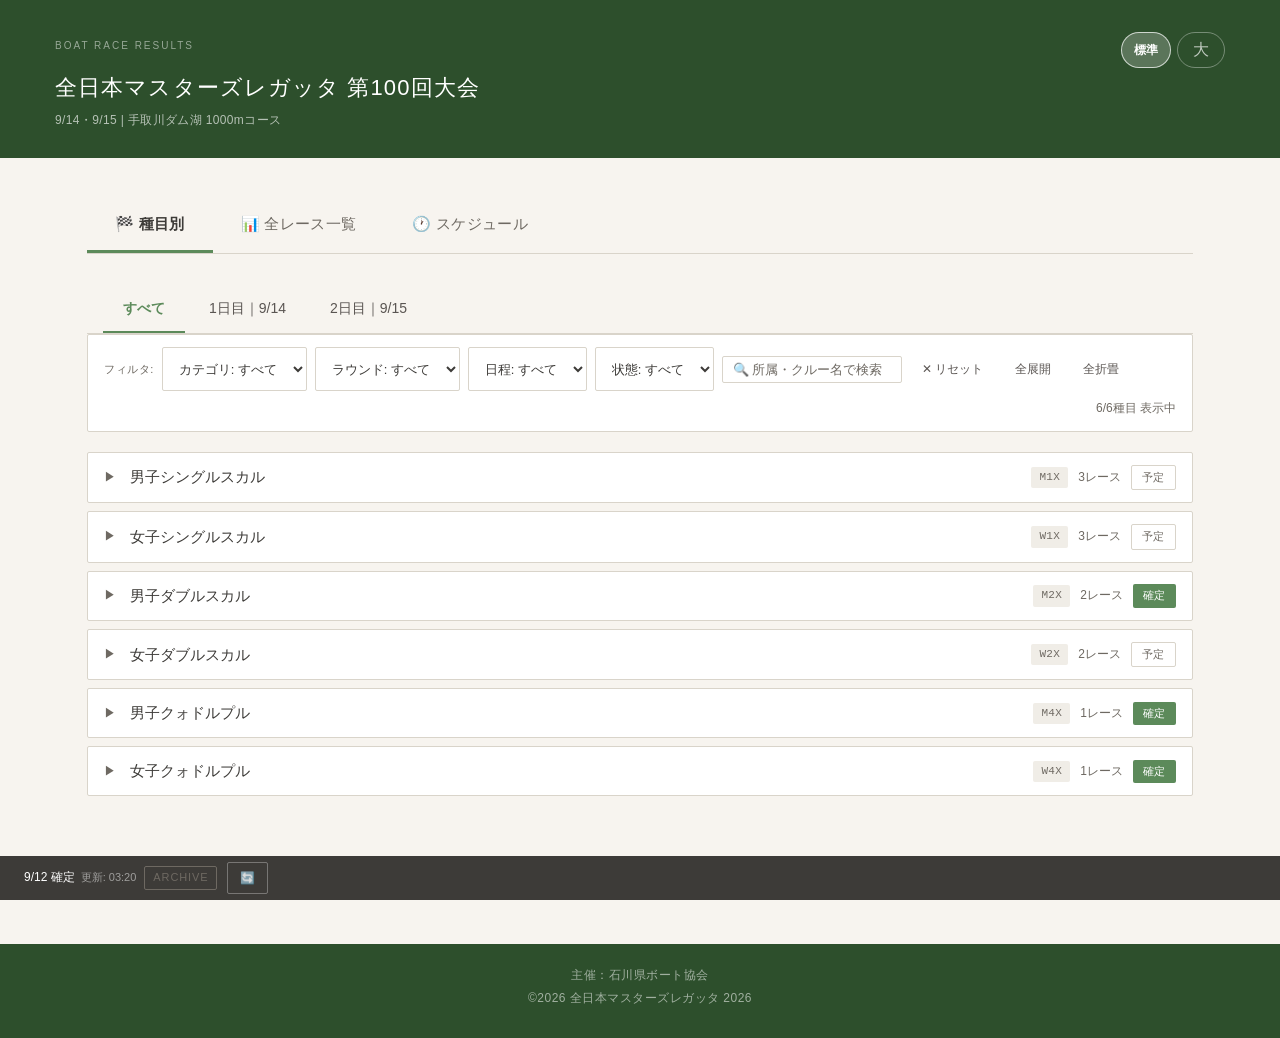
==== commit d7392d67: "feat: move font size toggle to header top-right with improved design - ヘッダー右上（緑バー内）にボタンを移動 - ボタン形状を " ====
--- a/index.html
+++ b/index.html
@@ -20,7 +20,17 @@
 
 <header class="site-header">
   <div class="site-header-inner">
-    <div class="site-header-label">BOAT RACE RESULTS</div>
+    <div class="site-header-top-row">
+      <div class="site-header-label">BOAT RACE RESULTS</div>
+      <div class="font-size-toggle" id="font-size-toggle-header">
+        <button class="font-size-btn active" data-size="normal" onclick="setFontSize('normal')" aria-label="標準サイズ">
+          <span class="font-btn-label-normal">標準</span>
+        </button>
+        <button class="font-size-btn" data-size="large" onclick="setFontSize('large')" aria-label="大きいサイズ（60代向け）">
+          <span class="font-btn-label-large">大</span>
+        </button>
+      </div>
+    </div>
     <div class="cover-tournament-name" id="cover-tournament-name">速報サイト</div>
     <div class="cover-meta" id="cover-meta"></div>
   </div>
@@ -120,11 +130,6 @@
     <span id="archive-badge" style="display:none;margin-left:8px">ARCHIVE</span>
     <button class="refresh-btn" id="refresh-btn" onclick="manualRefresh()" title="手動更新">🔄</button>
   </div>
-  <!-- 文字サイズ切替ボタン（常時表示・右端） -->
-  <div class="font-size-toggle">
-    <button class="font-size-btn active" data-size="normal" onclick="setFontSize('normal')" aria-label="標準サイズ">標準</button>
-    <button class="font-size-btn" data-size="large" onclick="setFontSize('large')" aria-label="大きいサイズ（60代向け）">大</button>
-  </div>
 </div>
 
 <!-- トースト通知コンテナ -->
--- a/css/style.css
+++ b/css/style.css
@@ -34,6 +34,12 @@
 .site-header-inner {
   max-width: 1170px;
   margin: 0 auto;
+}
+.site-header-top-row {
+  display: flex;
+  justify-content: space-between;
+  align-items: center;
+  margin-bottom: 2px;
 }
 .site-header-label {
   font-size: 10px;
@@ -864,41 +870,53 @@
 
 /* ========= フォントサイズ切替（標準/大） ========= */
 /* 文字サイズ切替ボタンコンテナ */
+/* 文字サイズ切替ボタン（ヘッダー右上） */
 .font-size-toggle {
   display: flex;
-  gap: 4px;
+  gap: 6px;
   align-items: center;
 }
 .font-size-btn {
-  padding: 6px 14px;
-  min-height: 44px;
-  min-width: 52px;
-  border: 1px solid rgba(255,255,255,0.3);
-  border-radius: var(--radius);
+  padding: 5px 12px;
+  min-height: 36px;
+  min-width: 48px;
+  border: 1.5px solid rgba(255,255,255,0.35);
+  border-radius: 999px; /* 完全な丸みでソフトな印象 */
   background: transparent;
   color: rgba(255,255,255,0.7);
-  font-size: 13px;
   cursor: pointer;
   font-family: inherit;
+  font-weight: 500;
   transition: background 0.2s ease, color 0.2s ease, border-color 0.2s ease;
   white-space: nowrap;
+  display: flex;
+  align-items: center;
+  justify-content: center;
 }
 .font-size-btn:hover {
   background: rgba(255,255,255,0.12);
   color: #fff;
+  border-color: rgba(255,255,255,0.6);
 }
 .font-size-btn.active {
-  background: rgba(255,255,255,0.18);
+  background: rgba(255,255,255,0.22);
   color: #fff;
-  border-color: rgba(255,255,255,0.6);
-  font-weight: 600;
+  border-color: rgba(255,255,255,0.7);
+  font-weight: 700;
+}
+/* ボタン内テキスト：サイズ自体で「どう変わるか」を示す */
+.font-btn-label-normal {
+  font-size: 12px;
+}
+.font-btn-label-large {
+  font-size: 16px;
 }
 
 /* 大フォントモード: 主要テキストを1.35倍 */
 body.font-large .result-table { font-size: 17px; }
 body.font-large .result-table th { font-size: 13px; }
 body.font-large .result-table td { font-size: 15px; padding: 10px 8px; }
-body.font-large .time-main { font-size: 18px; }
+body.font-large .time-main { font-size: 17px; }
 body.font-large .time-split { font-size: 15px; }
 body.font-large .toggle-title { font-size: 19px; }
 body.font-large .race-label { font-size: 17px; }
@@ -915,6 +933,10 @@
   body.font-large .result-table td { font-size: 14px; }
   body.font-large .time-main { font-size: 16px; }
   body.font-large .toggle-title { font-size: 16px; }
+  /* SP時：ボタンを少し小さく（ヘッダーが圧迫されないよう） */
+  .font-size-btn { min-height: 32px; min-width: 40px; padding: 4px 10px; }
+  .font-btn-label-normal { font-size: 11px; }
+  .font-btn-label-large { font-size: 15px; }
 }
 
 /* ========= フッター ========= */
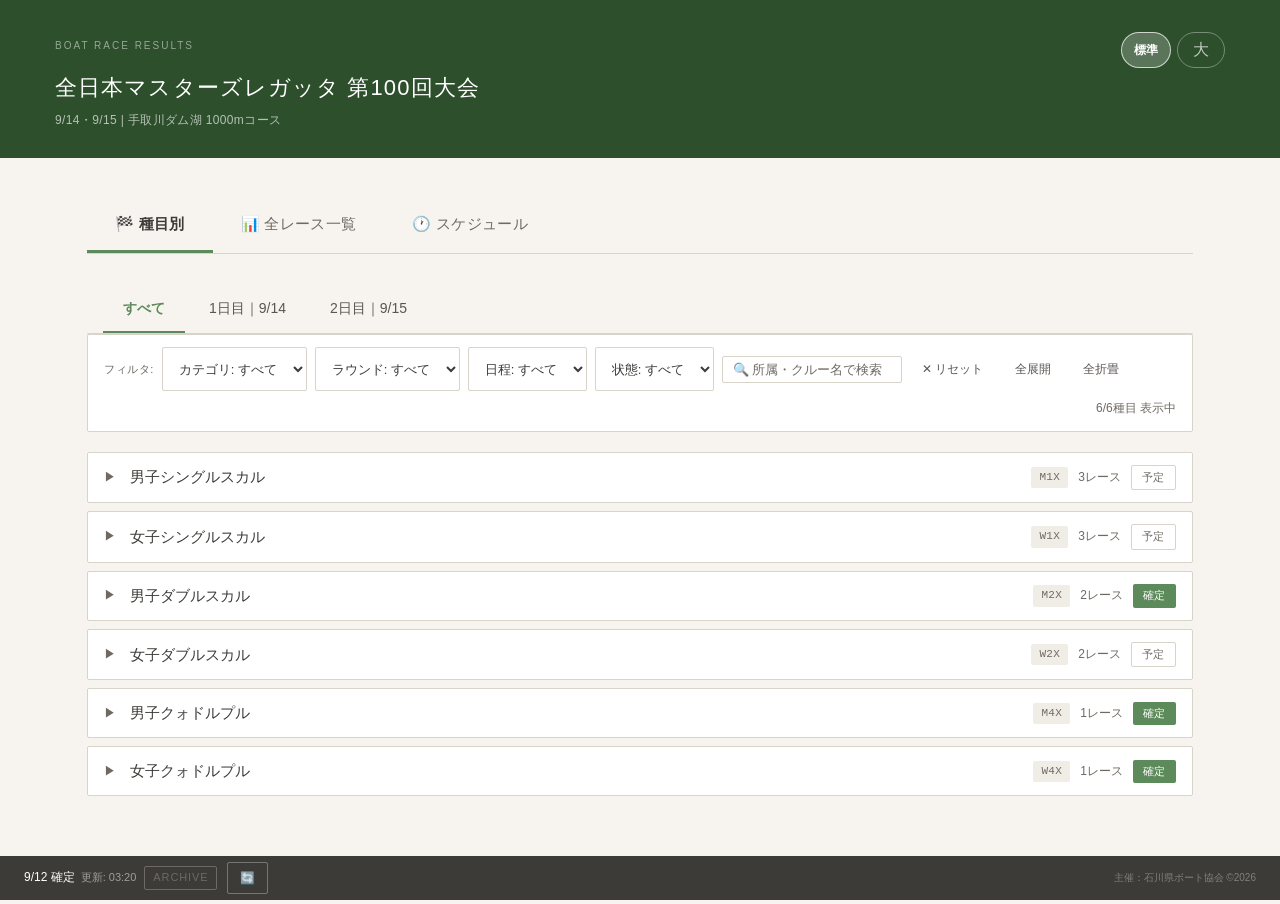
==== commit 8b43cbac: "fix: move footer text into existing bottom bar, remove extra footer element - 帯を増やさず既存の下部バー（update-b" ====
--- a/index.html
+++ b/index.html
@@ -121,7 +121,7 @@
 
 </div>
 
-<!-- ステータスバー -->
+<!-- ステータスバー（画面下部固定） -->
 <div class="update-bar">
   <div class="update-bar-left">
     <span class="live-dot"></span>
@@ -130,16 +130,13 @@
     <span id="archive-badge" style="display:none;margin-left:8px">ARCHIVE</span>
     <button class="refresh-btn" id="refresh-btn" onclick="manualRefresh()" title="手動更新">🔄</button>
   </div>
+  <div class="update-bar-footer-text">主催：石川県ボート協会 ©2026</div>
 </div>
 
 <!-- トースト通知コンテナ -->
 <div id="toast-container"></div>
 
 <!-- フッター -->
-<footer class="site-footer">
-  <div>主催：石川県ボート協会</div>
-  <div>©2026 全日本マスターズレガッタ 2026</div>
-</footer>
 
 <script src="js/app.js?v=20260407f"></script>
 </body>
--- a/css/style.css
+++ b/css/style.css
@@ -939,20 +939,15 @@
   .font-btn-label-large { font-size: 15px; }
 }
 
-/* ========= フッター ========= */
-.site-footer {
-  background: #2D4F2C;
-  color: rgba(255,255,255,0.55);
-  text-align: center;
-  padding: 20px 20px 28px;
-  font-size: 12px;
-  line-height: 1.9;
-  letter-spacing: 0.04em;
-  margin-top: 40px;
-}
-.site-footer a {
-  color: rgba(255,255,255,0.55);
-  text-decoration: none;
+
+/* update-bar内フッターテキスト */
+.update-bar-footer-text {
+  font-size: 10px;
+  color: rgba(255,255,255,0.35);
+  white-space: nowrap;
+}
+@media (max-width: 640px) {
+  .update-bar-footer-text { display: none; }
 }
 
 /* ========= 0件フィルター時のemptyステート ========= */
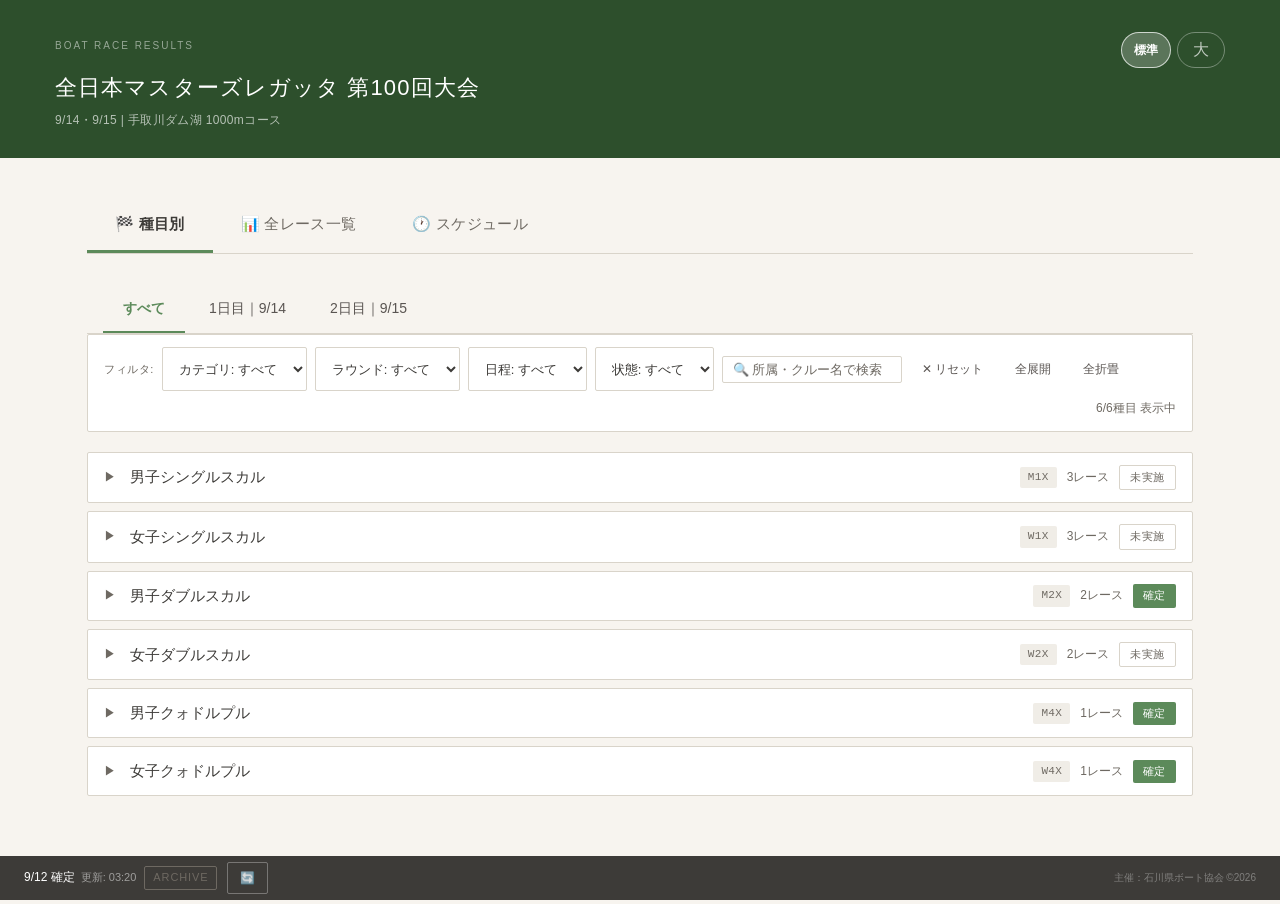
==== commit 7949ee11: "feat: enable next-race-info display in status bar" ====
--- a/index.html
+++ b/index.html
@@ -130,6 +130,9 @@
     <span id="archive-badge" style="display:none;margin-left:8px">ARCHIVE</span>
     <button class="refresh-btn" id="refresh-btn" onclick="manualRefresh()" title="手動更新">🔄</button>
   </div>
+  <div class="update-bar-center hide-sp">
+    <span id="next-race-info" style="display:none;"></span>
+  </div>
   <div class="update-bar-footer-text">主催：石川県ボート協会 ©2026</div>
 </div>
 
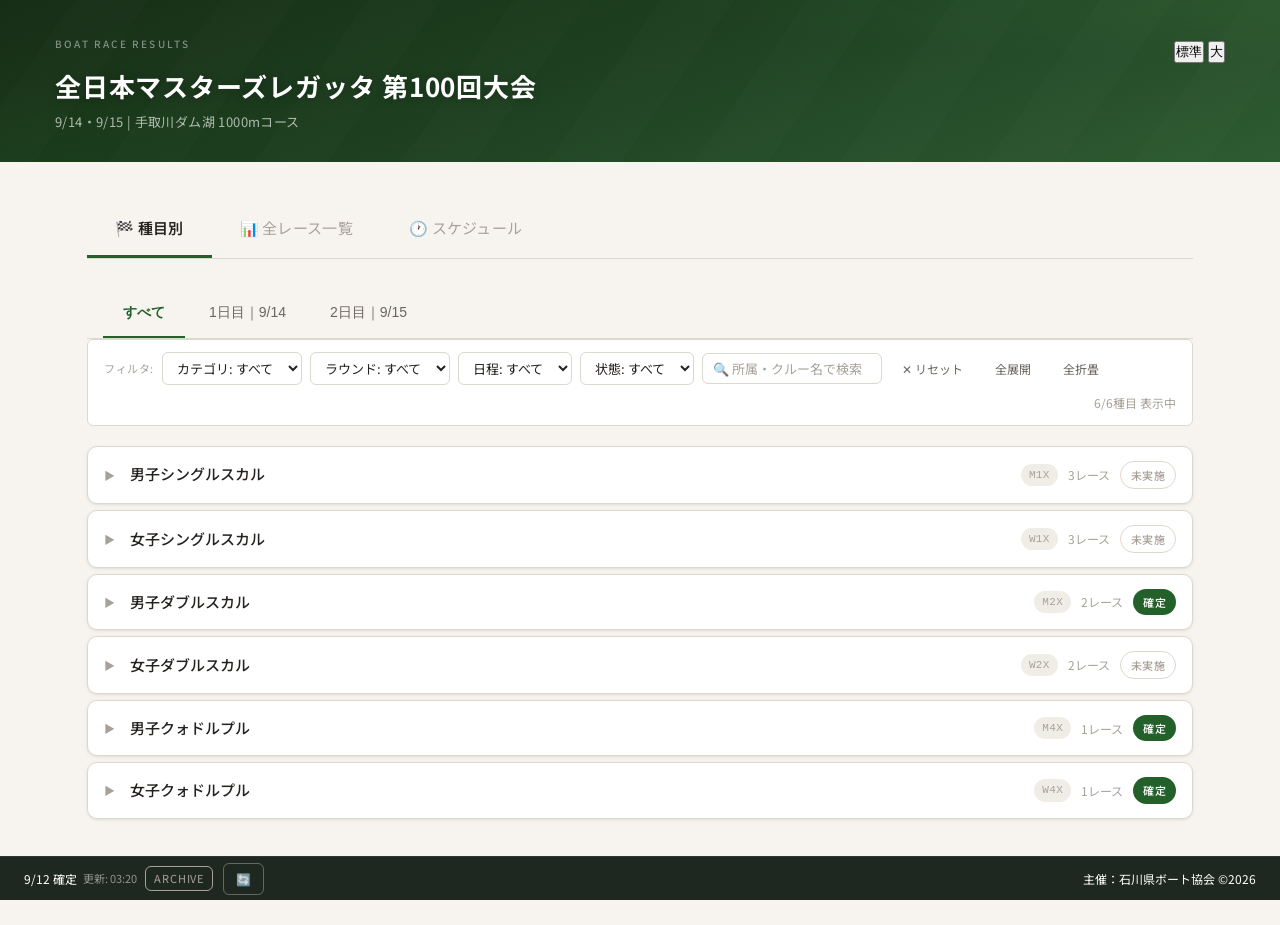
==== commit 7d202671: "design: グリーンテーマ磨き上げ（Noto Sans JP・ヘッダー深み・カード影・カテゴリーバッジ統一）" ====
--- a/index.html
+++ b/index.html
@@ -14,6 +14,9 @@
 <!-- favicon（外部ファイル不要のbase64 SVG） -->
 <link rel="icon" href="data:image/svg+xml,<svg xmlns='http://www.w3.org/2000/svg' viewBox='0 0 100 100'><text y='.9em' font-size='90'>🚣</text></svg>">
 
+<link rel="preconnect" href="https://fonts.googleapis.com">
+<link rel="preconnect" href="https://fonts.gstatic.com" crossorigin>
+<link href="https://fonts.googleapis.com/css2?family=Noto+Sans+JP:wght@400;500;600;700&display=swap" rel="stylesheet">
 <link rel="stylesheet" href="css/style.css">
 </head>
 <body style="background: #F7F4EF">
--- a/css/style.css
+++ b/css/style.css
@@ -1,64 +1,98 @@
 /* ========= リセット・ベース ========= */
 * { margin: 0; padding: 0; box-sizing: border-box; }
 body {
-  font-family: 'Hiragino Sans', 'Hiragino Kaku Gothic ProN', 'Noto Sans JP', 'Yu Gothic', sans-serif;
+  font-family: 'Noto Sans JP', 'Hiragino Sans', 'Hiragino Kaku Gothic ProN', 'Yu Gothic', sans-serif;
   background: var(--bg);
   color: var(--text);
-  line-height: 1.6;
+  line-height: 1.65;
+  -webkit-font-smoothing: antialiased;
 }
 
 /* ========= カラー変数 ========= */
 :root {
-  --bg:         #F7F4EF;
+  --bg:         #F4F1EB;
   --card:       #FFFFFF;
-  --border:     #D9D4CA;
-  --text:       #3D3B38;
-  /* コントラスト改善: WCAG AA準拠のため暗くする */
-  --text-sub:   #5A5552;
-  --text-muted: #6E6962;
-  --accent:     #5C8A5A;
-  --accent-bg:  #EBF1EA;
-  --gold:       #A08C5B;
-  --silver:     #8A8883;
-  --bronze:     #9E7B5A;
+  --border:     #DDD8CE;
+  --text:       #252220;
+  --text-sub:   #6B6560;
+  --text-muted: #A8A19A;
+  --accent:     #24602A;
+  --accent-light:#3A7E40;
+  --accent-bg:  #E4F0E5;
+  --gold:       #A8831E;
+  --gold-bg:    #FBF6E8;
+  --silver:     #6A7F90;
+  --silver-bg:  #EDF2F5;
+  --bronze:     #8F5A2E;
+  --bronze-bg:  #F8EFE8;
   --live:       #C0392B;
-  --live-bg:    #FDF0EE;
-  --radius:     2px;
+  --live-bg:    #FDEEEC;
+  --radius:     6px;
+  --radius-lg:  10px;
+  --shadow-sm:  0 1px 4px rgba(0,0,0,0.06), 0 1px 2px rgba(0,0,0,0.04);
+  --shadow-md:  0 4px 16px rgba(0,0,0,0.08), 0 1px 4px rgba(0,0,0,0.04);
 }
 
 /* ========= カバーエリア（site-header） ========= */
 .site-header {
-  background: #2D4F2C;
-  padding: 32px 40px 28px;
+  background: linear-gradient(160deg, #162E16 0%, #1E4020 45%, #274F2A 75%, #2E5C32 100%);
+  padding: 36px 40px 30px;
+  position: relative;
+  overflow: hidden;
+}
+.site-header::before {
+  content: '';
+  position: absolute;
+  inset: 0;
+  background:
+    radial-gradient(ellipse 80% 60% at 100% 0%, rgba(80,160,80,0.10) 0%, transparent 60%),
+    radial-gradient(ellipse 50% 80% at 0% 100%, rgba(20,80,20,0.15) 0%, transparent 60%);
+  pointer-events: none;
+}
+.site-header::after {
+  content: '';
+  position: absolute;
+  inset: 0;
+  background: repeating-linear-gradient(
+    -55deg,
+    transparent,
+    transparent 60px,
+    rgba(255,255,255,0.012) 60px,
+    rgba(255,255,255,0.012) 120px
+  );
+  pointer-events: none;
 }
 .site-header-inner {
   max-width: 1170px;
   margin: 0 auto;
-}
-.site-header-top-row {
-  display: flex;
-  justify-content: space-between;
-  align-items: center;
-  margin-bottom: 2px;
+  position: relative;
+  z-index: 1;
 }
 .site-header-label {
   font-size: 10px;
-  letter-spacing: 0.2em;
-  color: rgba(255,255,255,0.5);
-  margin-bottom: 8px;
-  font-weight: 400;
+  letter-spacing: 0.22em;
+  color: rgba(255,255,255,0.45);
+  margin-bottom: 10px;
+  font-weight: 500;
+  text-transform: uppercase;
 }
 .cover-tournament-name {
-  font-size: 22px;
-  font-weight: 300;
+  font-size: 26px;
+  font-weight: 700;
   color: #fff;
-  letter-spacing: 0.05em;
+  letter-spacing: 0.03em;
+  line-height: 1.3;
+  text-shadow: 0 1px 8px rgba(0,0,0,0.25);
 }
 .cover-meta {
-  font-size: 12px;
+  font-size: 13px;
   color: rgba(255,255,255,0.65);
-  margin-top: 6px;
+  margin-top: 8px;
   letter-spacing: 0.03em;
+  display: flex;
+  align-items: center;
+  gap: 12px;
+  flex-wrap: wrap;
 }
 
 /* ========= ページ本体 ========= */
@@ -66,6 +100,23 @@
   max-width: 1170px;
   margin: 0 auto;
   padding: 40px 32px 100px;
+}
+
+/* ========= フィルターバー新構造 ========= */
+.filter-top-row {
+  display: flex;
+  gap: 8px;
+  align-items: center;
+  width: 100%;
+}
+.filter-panel {
+  display: contents; /* デスクトップでは展開したまま */
+}
+.filter-toggle-btn {
+  display: none; /* デスクトップでは非表示 */
+}
+.filter-actions {
+  display: contents;
 }
 
 /* ========= 大会タイトル ========= */
@@ -88,23 +139,25 @@
 
 /* ========= バッジ ========= */
 .badge {
-  display: inline-block;
-  padding: 3px 10px;
-  border-radius: var(--radius);
+  display: inline-flex;
+  align-items: center;
+  gap: 5px;
+  padding: 4px 10px;
+  border-radius: 20px;
   font-size: 11px;
-  font-weight: 400;
-  letter-spacing: 0.05em;
+  font-weight: 500;
+  letter-spacing: 0.04em;
   white-space: nowrap;
 }
 .badge-live {
-  background: #C0392B;
+  background: var(--live);
   color: #fff;
   animation: badge-pulse 1.4s ease-in-out infinite;
-  box-shadow: 0 0 8px rgba(192, 57, 43, 0.35);
+  box-shadow: 0 0 10px rgba(214, 48, 49, 0.4);
 }
 @keyframes badge-pulse {
-  0%, 100% { opacity: 1; }
-  50%       { opacity: 0.72; }
+  0%, 100% { opacity: 1; box-shadow: 0 0 10px rgba(214,48,49,0.4); }
+  50%       { opacity: 0.85; box-shadow: 0 0 18px rgba(214,48,49,0.6); }
 }
 .badge-done {
   background: var(--accent);
@@ -160,10 +213,8 @@
   font-weight: 400;
   letter-spacing: 0.05em;
 }
-/* タップターゲット拡大: モバイルで44px以上を確保 */
 .filter-select {
-  padding: 10px 12px;
-  min-height: 44px;
+  padding: 5px 10px;
   border: 1px solid var(--border);
   border-radius: var(--radius);
   font-size: 13px;
@@ -215,26 +266,30 @@
 /* ========= トグル（種目ブロック） ========= */
 .toggle {
   border: 1px solid var(--border);
-  border-radius: var(--radius);
-  margin-bottom: 8px;
+  border-radius: var(--radius-lg);
+  margin-bottom: 6px;
   background: var(--card);
-  transition: border-color 0.2s ease;
+  transition: border-color 0.2s ease, box-shadow 0.2s ease;
+  overflow: hidden;
+  box-shadow: var(--shadow-sm);
 }
 .toggle.open {
   border-left: 3px solid var(--accent);
+  box-shadow: var(--shadow-md);
 }
 .toggle-header {
   display: flex;
   align-items: center;
-  padding: 12px 16px;
+  padding: 14px 16px;
   cursor: pointer;
   user-select: none;
-  transition: background 0.2s ease;
+  transition: background 0.15s ease;
   gap: 10px;
+  min-height: 52px;
 }
 .toggle-header:hover { background: #FAF8F4; }
 .toggle-arrow {
-  font-size: 12px;
+  font-size: 11px;
   color: var(--text-muted);
   transition: transform 0.2s ease;
   flex-shrink: 0;
@@ -242,7 +297,7 @@
 }
 .toggle.open .toggle-arrow { transform: rotate(90deg); }
 .toggle-title {
-  font-weight: 400;
+  font-weight: 500;
   font-size: 15px;
   flex: 1;
   color: var(--text);
@@ -252,7 +307,7 @@
   color: var(--text-muted);
   background: #F0EDE7;
   padding: 2px 8px;
-  border-radius: var(--radius);
+  border-radius: 20px;
   font-family: monospace;
   letter-spacing: 0.03em;
 }
@@ -308,27 +363,27 @@
 }
 .result-table tr:hover td { background: #FAF8F4; }
 
-/* 1位の視覚的強調: 薄いゴールド背景と左ボーダー */
-.rank-1 td {
-  background: #FDFBF2;
-}
+/* 1位行: 左に gold の 3px ボーダー */
 .rank-1 td:first-child {
   color: var(--gold);
-  font-weight: 600;
+  font-weight: 700;
   border-left: 3px solid var(--gold);
   padding-left: 7px;
 }
-.rank-1 .rank-badge { font-weight: 700; }
+.rank-1 { background: linear-gradient(to right, var(--gold-bg), transparent 50%); }
 .rank-2 td:first-child { color: var(--silver); }
+.rank-2 { background: linear-gradient(to right, var(--silver-bg), transparent 50%); }
 .rank-3 td:first-child { color: var(--bronze); }
+.rank-3 { background: linear-gradient(to right, var(--bronze-bg), transparent 50%); }
 
 .crew-name { font-weight: 400; color: var(--text); white-space: nowrap; }
 .affiliation-cell { white-space: nowrap; }
 .time-main {
-  font-weight: 600;
+  font-weight: 700;
   font-variant-numeric: tabular-nums;
-  font-size: 14px;
-  color: var(--text);
+  font-size: 15px;
+  color: var(--text);
+  letter-spacing: 0.01em;
 }
 .time-split {
   font-variant-numeric: tabular-nums;
@@ -397,7 +452,7 @@
   bottom: 0;
   left: 0;
   right: 0;
-  background: #3D3B38;
+  background: #1E2820;
   color: #fff;
   padding: 0 24px;
   height: 44px;
@@ -407,6 +462,7 @@
   align-items: center;
   z-index: 100;
   gap: 8px;
+  border-top: 1px solid rgba(255,255,255,0.07);
 }
 .update-bar-left {
   display: flex;
@@ -474,61 +530,23 @@
 }
 @keyframes spin { to { transform: rotate(360deg); } }
 
-/* ========= レスポンシブ ========= */
+/* ========= レスポンシブ (768px) ========= */
 @media (max-width: 768px) {
   .site-header { padding: 24px 20px 20px; }
   .notion-page { padding: 20px 14px 80px; }
   h1.page-title { font-size: 22px; }
-  .filter-bar {
-    display: grid;
-    grid-template-columns: 1fr 1fr;
-    padding: 10px 10px;
-    gap: 8px;
-    overflow-x: visible;
-  }
   .filter-bar label { display: none; }
-  .filter-search {
-    grid-column: 1 / -1; /* 検索ボックスはフル幅 */
-    font-size: 16px; /* iOS自動ズーム防止（16px未満だとピンチイン） */
-    padding: 10px 12px;
-    min-height: 44px;
-    width: 100%;
-    box-sizing: border-box;
-  }
-  .filter-select {
-    font-size: 14px;
-    padding: 10px 8px;
-    min-height: 44px;
-    width: 100%;
-    box-sizing: border-box;
-  }
-  .filter-reset {
-    font-size: 14px;
-    padding: 10px 12px;
-    min-height: 44px;
-  }
-  .filter-count {
-    grid-column: 1 / -1;
-    margin-left: 0;
-    text-align: center;
-  }
-  .toggle-title { font-size: 13px; }
-  .toggle-code { display: none; }
   .crew-name {
-    max-width: 120px;
+    max-width: 130px;
     overflow: hidden;
     text-overflow: ellipsis;
     white-space: nowrap;
   }
-  .result-table th:first-child,
-  .result-table td:first-child { width: 28px; padding: 6px 4px; }
-  .result-table th:nth-child(2),
-  .result-table td:nth-child(2) { width: 22px; padding: 6px 4px; }
-  .db-table { font-size: 12px; } /* 11px → 12px */
+  .db-table { font-size: 12px; }
   .hide-mobile { display: none !important; }
   .update-bar { font-size: 11px; padding: 0 10px; }
   .hide-mobile-flex { display: none !important; }
-  .schedule-table { font-size: 13px; } /* 12px → 13px */
+  .schedule-table { font-size: 13px; }
   .sc-event-name { max-width: 150px; overflow: hidden; text-overflow: ellipsis; }
   .sc-winner { display: none; }
 }
@@ -771,54 +789,386 @@
 /* ========= スマホ専用UI（max-width: 640px） ========= */
 @media (max-width: 640px) {
   /* ヘッダー */
-  .site-header { padding: 20px 16px 18px; }
-  .cover-tournament-name { font-size: 17px; }
-
-  /* ページ本体 */
-  .notion-page { padding: 20px 12px 88px; }
+  .site-header { padding: 22px 16px 20px; }
+  .cover-tournament-name { font-size: 19px; line-height: 1.35; }
+  .cover-meta { font-size: 12px; }
+
+  /* ページ本体: ボトムナビ+ステータスバー分の余白 */
+  .notion-page { padding: 16px 12px 124px; }
   h1.page-title { font-size: 20px; }
 
-  /* タブ: 小さく */
-  .view-tab { padding: 8px 10px; font-size: 12px; }
-
-  /* フィルタ: 2列グリッドに */
+  /* ======= タブ: 上タブを非表示 → ボトムナビに切替 ======= */
+  .view-tabs { display: none; }
+
+  /* ======= フィルタバー: モバイル用レイアウト ======= */
   .filter-bar {
+    display: flex;
+    flex-direction: column;
+    gap: 0;
+    padding: 0;
+    background: transparent;
+    border: none;
+    border-radius: 0;
+  }
+  .filter-top-row {
+    display: flex;
+    gap: 8px;
+    align-items: center;
+    padding: 10px 12px;
+    background: var(--card);
+    border: 1px solid var(--border);
+    border-radius: var(--radius-lg);
+    margin-bottom: 8px;
+  }
+  .filter-search {
+    flex: 1;
+    font-size: 16px; /* iOS自動ズーム防止 */
+    padding: 8px 10px;
+    min-height: 42px;
+    border-radius: var(--radius);
+    border: 1px solid var(--border);
+    background: var(--bg);
+    color: var(--text);
+    font-family: inherit;
+  }
+  .filter-toggle-btn {
+    display: inline-flex;
+    align-items: center;
+    gap: 6px;
+    padding: 8px 14px;
+    min-height: 42px;
+    background: var(--accent);
+    color: #fff;
+    border: none;
+    border-radius: var(--radius);
+    font-size: 13px;
+    font-family: inherit;
+    cursor: pointer;
+    white-space: nowrap;
+    flex-shrink: 0;
+    transition: background 0.2s;
+  }
+  .filter-toggle-btn:hover { background: var(--accent-light); }
+
+  /* フィルタパネル: 折りたたみ */
+  .filter-panel {
+    display: none;
+    flex-direction: column;
+    gap: 8px;
+    padding: 12px;
+    background: var(--card);
+    border: 1px solid var(--border);
+    border-radius: var(--radius-lg);
+    margin-bottom: 8px;
+  }
+  .filter-panel.open {
+    display: flex;
+  }
+  .filter-panel .filter-select {
+    font-size: 16px; /* iOS自動ズーム防止 */
+    padding: 10px 10px;
+    min-height: 44px;
+    width: 100%;
+    border-radius: var(--radius);
+    background: var(--bg);
+  }
+  .filter-actions {
+    display: flex;
+    gap: 8px;
+    align-items: center;
+    flex-wrap: wrap;
+  }
+  .filter-actions .filter-reset {
+    font-size: 13px;
+    padding: 8px 12px;
+    min-height: 36px;
+    border: 1px solid var(--border);
+    border-radius: var(--radius);
+    background: var(--bg);
+  }
+  .filter-count {
+    margin-left: auto;
+    font-size: 12px;
+  }
+
+  /* ======= トグルヘッダー ======= */
+  .toggle-header { padding: 14px 14px; }
+  .toggle-title { font-size: 14px; }
+  .toggle-code { display: none; }
+  .toggle-count { font-size: 12px; }
+
+  /* ======= 結果テーブル → カードレイアウト ======= */
+  .result-table-wrapper { overflow-x: visible; }
+  .result-table { min-width: unset; width: 100%; font-size: 14px; }
+  .result-table thead { display: none; }
+  .result-table tbody { display: flex; flex-direction: column; gap: 6px; }
+
+  .result-table tr {
     display: grid;
-    grid-template-columns: 1fr 1fr;
-    gap: 6px;
-  }
-  .filter-search { grid-column: 1 / -1; width: 100%; }
-  .filter-count  { grid-column: 1 / -1; }
-  .filter-bar label { display: none; } /* "フィルタ:" ラベル非表示 */
-
-  /* トグルヘッダー: 2行構成 */
-  .toggle-header { flex-wrap: wrap; gap: 4px; }
-  .toggle-code   { font-size: 10px; }
-  .toggle-count  { font-size: 11px; }
-
-  /* 結果テーブル: フォントさらに小さく */
-  .result-table { font-size: 12px; }
-  .result-table th { font-size: 10px; padding: 5px 4px; }
-  .result-table td { padding: 6px 4px; }
-  .time-main { font-size: 13px; }
-
-  /* テーブルビュー: 横スクロール + フォント縮小 */
+    grid-template-columns: 36px 1fr auto;
+    grid-template-rows: auto auto;
+    column-gap: 10px;
+    row-gap: 2px;
+    padding: 12px 14px;
+    background: var(--card);
+    border: 1px solid var(--border);
+    border-radius: var(--radius-lg);
+    position: relative;
+  }
+  .result-table tr:hover { background: var(--card); }
+
+  /* rank: 左列・中央揃え（2行にまたがる） */
+  .result-table tr td:nth-child(1) {
+    grid-row: 1 / 3;
+    grid-column: 1;
+    display: flex;
+    align-items: center;
+    justify-content: center;
+    border: none !important;
+    padding: 0 !important;
+  }
+  /* lane: 非表示 */
+  .result-table tr td:nth-child(2) { display: none; }
+  /* affiliation: 2行目・中央列 */
+  .result-table tr td:nth-child(3) {
+    grid-row: 2;
+    grid-column: 2;
+    font-size: 12px;
+    color: var(--text-sub);
+    padding: 0;
+    white-space: nowrap;
+    overflow: hidden;
+    text-overflow: ellipsis;
+  }
+  /* crew name: 1行目・中央列 */
+  .result-table tr td:nth-child(4) {
+    grid-row: 1;
+    grid-column: 2;
+    font-weight: 500;
+    font-size: 14px;
+    padding: 0;
+    max-width: 100%;
+  }
+  .result-table tr td:nth-child(4) .crew-name {
+    max-width: 100%;
+    white-space: nowrap;
+    overflow: hidden;
+    text-overflow: ellipsis;
+    display: block;
+  }
+  /* mid time: 非表示 */
+  .result-table tr td:nth-child(5) { display: none; }
+  /* finish time: 右列・2行にまたがる */
+  .result-table tr td:nth-child(6) {
+    grid-row: 1 / 3;
+    grid-column: 3;
+    display: flex;
+    flex-direction: column;
+    align-items: flex-end;
+    justify-content: center;
+    padding: 0;
+    gap: 2px;
+  }
+  /* note: 非表示 */
+  .result-table tr td:nth-child(7) { display: none; }
+
+  /* カードの順位メダル色 */
+  .result-table tr.rank-1 {
+    border-left: 3px solid var(--gold);
+    background: linear-gradient(to right, var(--gold-bg), var(--card) 60%);
+  }
+  .result-table tr.rank-2 {
+    border-left: 3px solid var(--silver);
+    background: linear-gradient(to right, var(--silver-bg), var(--card) 60%);
+  }
+  .result-table tr.rank-3 {
+    border-left: 3px solid var(--bronze);
+    background: linear-gradient(to right, var(--bronze-bg), var(--card) 60%);
+  }
+  /* rank cell のデフォルト border-left を打ち消す */
+  .result-table tr.rank-1 td:first-child,
+  .result-table tr.rank-2 td:first-child,
+  .result-table tr.rank-3 td:first-child {
+    border-left: none !important;
+  }
+
+  .time-main { font-size: 16px; }
+  .time-half { font-size: 11px; }
+  .rank { font-size: 17px; }
+
+  /* テーブルビュー: 横スクロール */
   .db-table-wrapper { overflow-x: auto; -webkit-overflow-scrolling: touch; }
-  .db-table { font-size: 11px; min-width: 600px; }
+  .db-table { font-size: 11px; min-width: 580px; }
 
   /* スケジュールビュー: コンパクト */
-  .schedule-table { font-size: 12px; }
-  /* SP時の種目名切断修正: 折り返し許可 */
-  .sc-event-name { max-width: none; white-space: normal; line-height: 1.3; }
+  .schedule-table { font-size: 13px; }
+  .sc-event-name { max-width: 100px; overflow: hidden; text-overflow: ellipsis; }
 
   /* ステータスバー */
-  .update-bar { padding: 6px 12px; font-size: 11px; }
-  .update-bar-center { display: none; } /* 次のレース情報は非表示 */
+  .update-bar { padding: 6px 12px; font-size: 11px; height: 40px; }
+  .update-bar-center { display: none; }
   #status-summary { font-size: 10px; }
+
+  /* ======= ボトムナビゲーション ======= */
+  .bottom-nav {
+    display: flex;
+    position: fixed;
+    bottom: 40px; /* ステータスバーの上 */
+    left: 0; right: 0;
+    height: 60px;
+    background: var(--card);
+    border-top: 1px solid var(--border);
+    z-index: 99;
+    box-shadow: 0 -2px 12px rgba(0,0,0,0.08);
+  }
+  .bnav-item {
+    flex: 1;
+    display: flex;
+    flex-direction: column;
+    align-items: center;
+    justify-content: center;
+    gap: 3px;
+    border: none;
+    background: none;
+    color: var(--text-muted);
+    font-size: 10px;
+    font-family: inherit;
+    cursor: pointer;
+    padding: 6px 4px;
+    transition: color 0.15s ease;
+    -webkit-tap-highlight-color: transparent;
+  }
+  .bnav-item.active {
+    color: var(--accent);
+  }
+  .bnav-icon {
+    width: 22px;
+    height: 22px;
+    stroke: currentColor;
+  }
+  .bnav-label {
+    font-size: 10px;
+    letter-spacing: 0.02em;
+  }
+
+  /* toast もボトムナビ+ステータスバーの上に */
+  #toast-container {
+    bottom: 108px;
+  }
 
   /* SP専用非表示クラス */
   .hide-sp { display: none !important; }
 }
+
+/* ========= 文字サイズ変更 ========= */
+.site-header-top-row {
+  display: flex;
+  justify-content: space-between;
+  align-items: center;
+  margin-bottom: 6px;
+}
+.font-size-ctrl {
+  display: flex;
+  gap: 4px;
+}
+.fs-btn {
+  background: rgba(255,255,255,0.15);
+  border: 1px solid rgba(255,255,255,0.3);
+  color: rgba(255,255,255,0.8);
+  padding: 4px 10px;
+  border-radius: 20px;
+  font-size: 12px;
+  cursor: pointer;
+  font-family: inherit;
+  transition: background 0.2s;
+  min-width: 36px;
+  min-height: 32px;
+}
+.fs-btn:hover { background: rgba(255,255,255,0.25); }
+.fs-btn.fs-btn-active {
+  background: rgba(255,255,255,0.3);
+  color: #fff;
+  font-weight: 600;
+}
+
+/* フォントサイズクラス */
+body.fs-small  { font-size: 12px; }
+body.fs-normal { font-size: 14px; }
+body.fs-large  { font-size: 17px; }
+body.fs-large .cover-tournament-name { font-size: 22px; }
+body.fs-large .time-main { font-size: 18px; }
+body.fs-large .toggle-title { font-size: 17px; }
+body.fs-large .result-table td { font-size: 16px; }
+body.fs-large .schedule-table td { font-size: 16px; }
+
+/* ========= エラーメッセージ（改善版） ========= */
+#error-message {
+  padding: 20px 24px;
+  background: #fff8f8;
+  border: 1px solid #f5c0c0;
+  border-left: 4px solid var(--live);
+  border-radius: var(--radius-lg);
+  margin-bottom: 16px;
+  color: var(--text);
+}
+.error-msg-title {
+  font-weight: 600;
+  font-size: 15px;
+  color: var(--live);
+  margin-bottom: 8px;
+}
+.error-msg-body {
+  font-size: 13px;
+  color: var(--text-sub);
+  line-height: 1.8;
+}
+.error-msg-action {
+  margin-top: 12px;
+  font-size: 13px;
+}
+.error-msg-action button {
+  padding: 8px 16px;
+  background: var(--accent);
+  color: #fff;
+  border: none;
+  border-radius: var(--radius);
+  font-size: 13px;
+  cursor: pointer;
+  font-family: inherit;
+}
+
+/* ========= フッター ========= */
+.site-footer {
+  background: #1E2820;
+  color: rgba(255,255,255,0.55);
+  font-size: 11px;
+  padding: 16px 24px 100px; /* モバイルのボトムナビ分の余白 */
+  margin-top: 40px;
+}
+.site-footer-inner {
+  max-width: 1170px;
+  margin: 0 auto;
+  display: flex;
+  flex-direction: column;
+  gap: 6px;
+}
+.footer-env {
+  display: flex;
+  gap: 8px;
+  flex-wrap: wrap;
+  align-items: baseline;
+}
+.footer-env-title {
+  font-weight: 600;
+  color: rgba(255,255,255,0.75);
+  white-space: nowrap;
+}
+.footer-note {
+  line-height: 1.7;
+}
+
+/* ========= ボトムナビゲーション ========= */
+.bottom-nav { display: none; } /* デスクトップでは非表示 */
 
 /* ========= 印刷用スタイル ========= */
 @media print {
@@ -837,7 +1187,11 @@
 .rank-dns, .rank-dnf { font-size: 11px; color: var(--text-muted); white-space: nowrap; }
 .status-dns, .status-dnf { font-size: 12px; color: var(--text-muted); letter-spacing: 0.05em; }
 /* エントリー個別の年齢区分（混合レース用） */
-.entry-age-group { display: inline-block; margin-left: 5px; font-size: 10px; color: #555; background: #f0f0f0; border: 1px solid #ccc; border-radius: 3px; padding: 0 4px; vertical-align: middle; }
+.entry-age-group { display: inline-block; margin-left: 5px; font-size: 10px; color: var(--text-sub); background: #EEEBE5; border: 1px solid var(--border); border-radius: 3px; padding: 0 4px; vertical-align: middle; }
+/* 複数カテゴリー合同レース用 区分列 */
+.entry-category { display: inline-block; font-size: 11px; font-weight: 600; color: var(--accent); background: var(--accent-bg); border: 1px solid rgba(36,96,42,0.25); border-radius: 4px; padding: 1px 6px; vertical-align: middle; }
+.cat-rank { display: inline-block; margin-left: 4px; font-size: 10px; color: var(--text-muted); }
+.cat-col { text-align: center; white-space: nowrap; }
 
 /* 日別タブ */
 .day-tabs {
@@ -867,97 +1221,3 @@
 .day-tab:hover:not(.active) {
   color: var(--text);
 }
-
-/* ========= フォントサイズ切替（標準/大） ========= */
-/* 文字サイズ切替ボタンコンテナ */
-/* 文字サイズ切替ボタン（ヘッダー右上） */
-.font-size-toggle {
-  display: flex;
-  gap: 6px;
-  align-items: center;
-}
-.font-size-btn {
-  padding: 5px 12px;
-  min-height: 36px;
-  min-width: 48px;
-  border: 1.5px solid rgba(255,255,255,0.35);
-  border-radius: 999px; /* 完全な丸みでソフトな印象 */
-  background: transparent;
-  color: rgba(255,255,255,0.7);
-  cursor: pointer;
-  font-family: inherit;
-  font-weight: 500;
-  transition: background 0.2s ease, color 0.2s ease, border-color 0.2s ease;
-  white-space: nowrap;
-  display: flex;
-  align-items: center;
-  justify-content: center;
-}
-.font-size-btn:hover {
-  background: rgba(255,255,255,0.12);
-  color: #fff;
-  border-color: rgba(255,255,255,0.6);
-}
-.font-size-btn.active {
-  background: rgba(255,255,255,0.22);
-  color: #fff;
-  border-color: rgba(255,255,255,0.7);
-  font-weight: 700;
-}
-/* ボタン内テキスト：サイズ自体で「どう変わるか」を示す */
-.font-btn-label-normal {
-  font-size: 12px;
-}
-.font-btn-label-large {
-  font-size: 16px;
-}
-
-/* 大フォントモード: 主要テキストを1.35倍 */
-body.font-large .result-table { font-size: 17px; }
-body.font-large .result-table th { font-size: 13px; }
-body.font-large .result-table td { font-size: 15px; padding: 10px 8px; }
-body.font-large .time-main { font-size: 17px; }
-body.font-large .time-split { font-size: 15px; }
-body.font-large .toggle-title { font-size: 19px; }
-body.font-large .race-label { font-size: 17px; }
-body.font-large .day-tab { font-size: 17px; }
-body.font-large .view-tab { font-size: 17px; }
-body.font-large .filter-select { font-size: 16px; }
-body.font-large .filter-search { font-size: 16px; }
-body.font-large .schedule-table { font-size: 16px; }
-body.font-large .db-table { font-size: 15px; }
-
-/* 大フォントモード SP */
-@media (max-width: 640px) {
-  body.font-large .result-table { font-size: 15px; }
-  body.font-large .result-table td { font-size: 14px; }
-  body.font-large .time-main { font-size: 16px; }
-  body.font-large .toggle-title { font-size: 16px; }
-  /* SP時：ボタンを少し小さく（ヘッダーが圧迫されないよう） */
-  .font-size-btn { min-height: 32px; min-width: 40px; padding: 4px 10px; }
-  .font-btn-label-normal { font-size: 11px; }
-  .font-btn-label-large { font-size: 15px; }
-}
-
-
-/* update-bar内フッターテキスト */
-.update-bar-footer-text {
-  font-size: 10px;
-  color: rgba(255,255,255,0.35);
-  white-space: nowrap;
-}
-@media (max-width: 640px) {
-  .update-bar-footer-text { display: none; }
-}
-
-/* ========= 0件フィルター時のemptyステート ========= */
-.filter-empty-state {
-  text-align: center;
-  padding: 40px 20px;
-  color: var(--text-muted);
-  font-size: 14px;
-  border: 1px dashed var(--border);
-  border-radius: var(--radius);
-  background: var(--card);
-  margin-top: 8px;
-}
